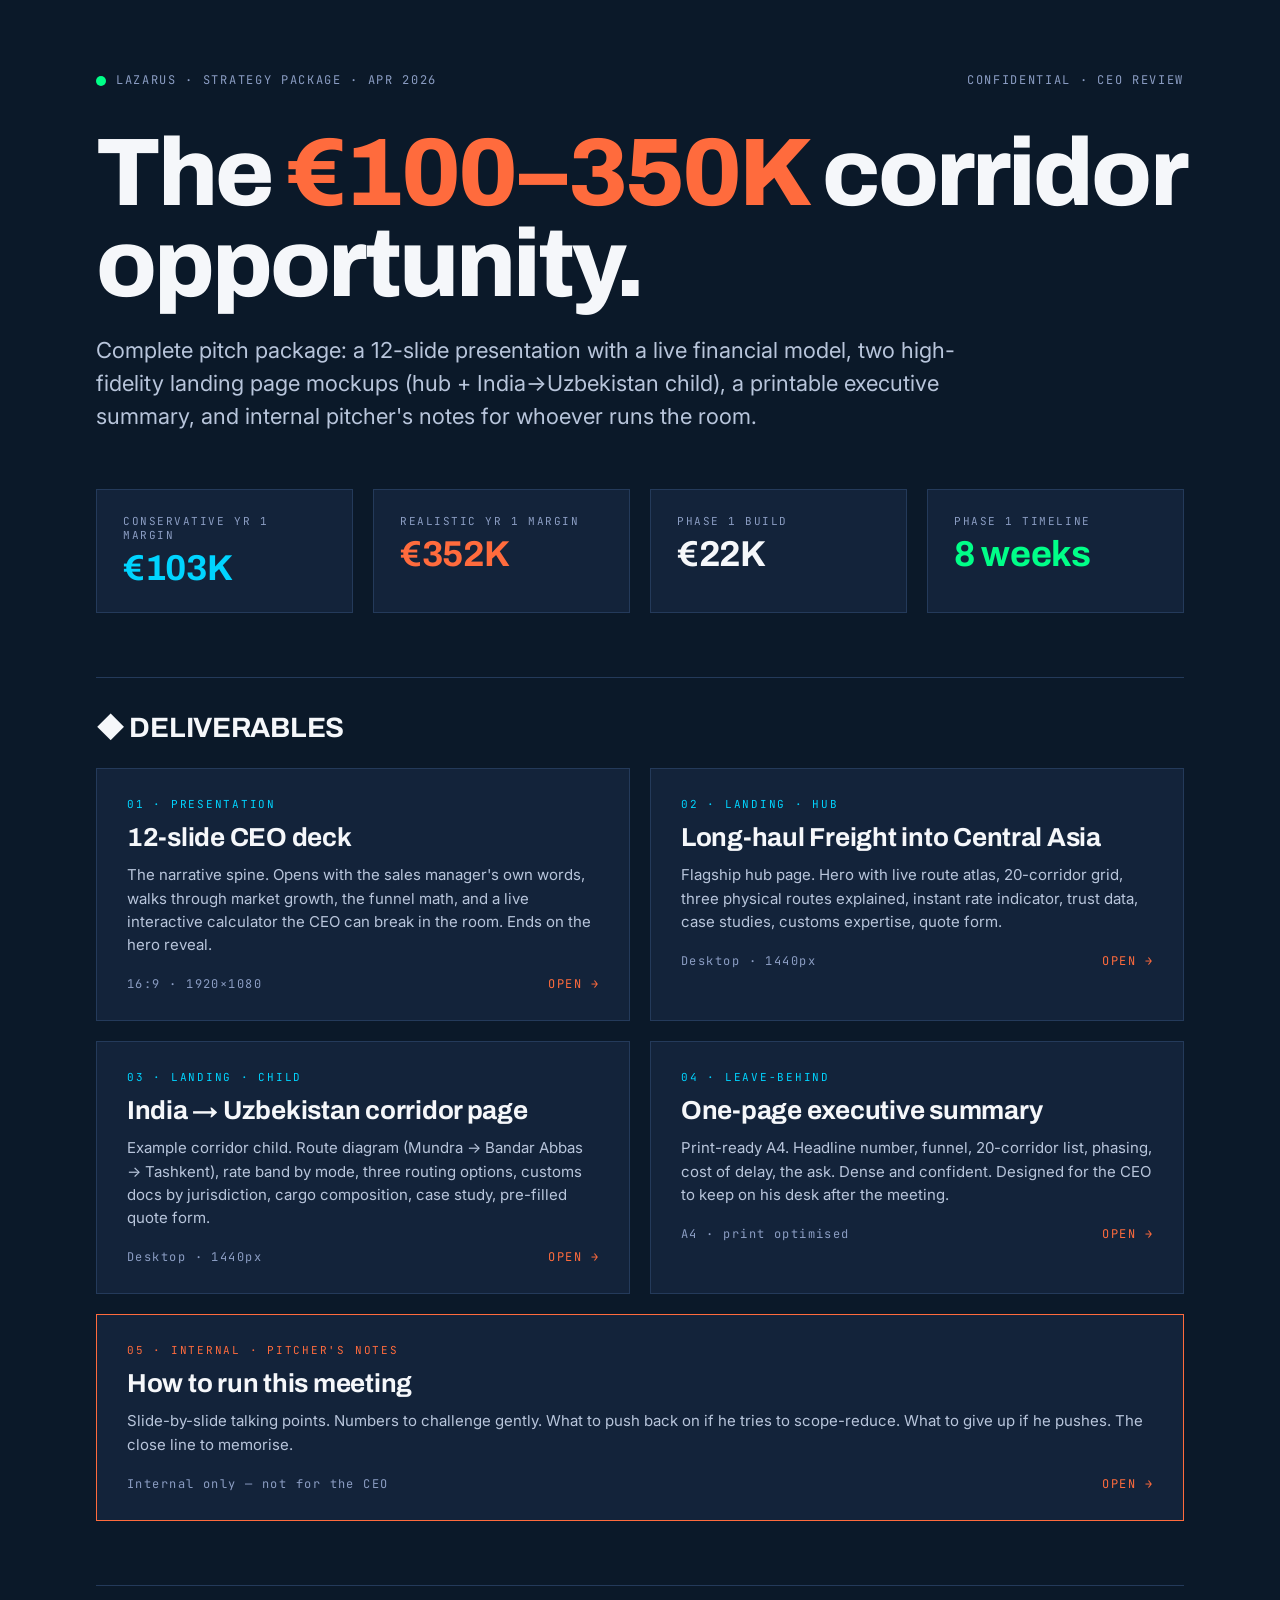
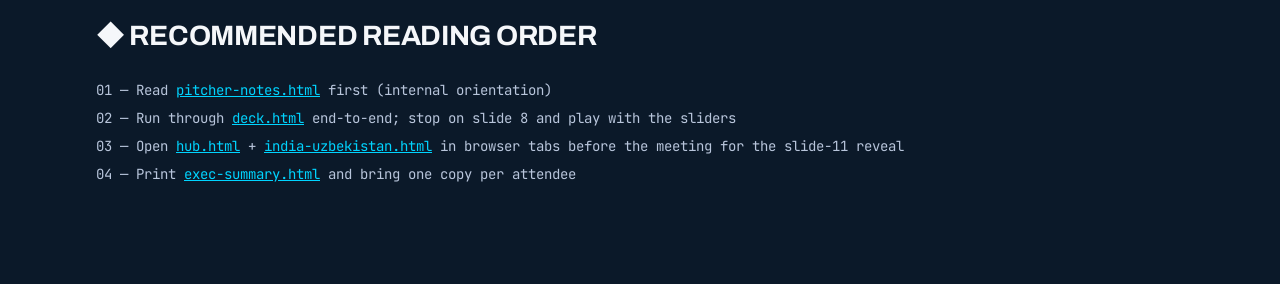
==== index.html @ e4e59ff6 "Rename index (3).html to index.html for GitHub Pages" ====
<!doctype html>
<html lang="en">
<head>
<meta charset="utf-8">
<title>Lazarus · Long-haul Corridor Pitch Package</title>
<link href="https://fonts.googleapis.com/css2?family=Archivo:wght@500;600;700;800&family=Inter:wght@400;500;600;700&family=JetBrains+Mono:wght@400;500;600&display=swap" rel="stylesheet">
<link rel="stylesheet" href="shared.css">
<style>
  body { background: var(--bg); }
  .wrap { max-width: 1200px; margin: 0 auto; padding: 72px 56px 96px;}
  .chrome { display:flex; justify-content:space-between; font-family: var(--mono); font-size: 12px; color: var(--text-3); letter-spacing: 0.14em; text-transform: uppercase;}
  .chrome .dot { width: 10px; height: 10px; background: var(--green); border-radius: 50%; display: inline-block; margin-right: 10px; vertical-align: middle;}
  h1 { font-family: var(--display); font-weight: 800; font-size: 96px; line-height: 0.95; letter-spacing: -0.03em; margin: 40px 0 24px;}
  h1 .num { color: var(--warm);}
  .lede { color: var(--text-2); font-size: 22px; line-height: 1.5; max-width: 900px;}
  .stat-row { display:grid; grid-template-columns: repeat(4, 1fr); gap: 20px; margin: 56px 0 24px;}
  .stat { padding: 24px 26px; background: var(--surface); border: 1px solid var(--line);}
  .stat .k { font-family: var(--mono); font-size: 11px; color: var(--text-3); letter-spacing: 0.14em;}
  .stat .v { font-family: var(--display); font-weight: 700; font-size: 36px; margin-top: 6px; letter-spacing: -0.01em;}
  .stat .v.cyan { color: var(--cyan);} .stat .v.warm { color: var(--warm);} .stat .v.green { color: var(--green);}
  h2.sec { font-family: var(--display); font-size: 28px; margin: 64px 0 24px; letter-spacing: -0.01em; border-top: 1px solid var(--line); padding-top: 32px;}
  .cards { display:grid; grid-template-columns: 1fr 1fr; gap: 20px;}
  a.card {
    background: var(--surface); border: 1px solid var(--line); padding: 28px 30px;
    display:flex; flex-direction: column; gap: 12px; text-decoration: none; color: var(--text);
    transition: border-color 0.12s ease, background 0.12s ease;
  }
  a.card:hover { border-color: var(--cyan); background: #172B46;}
  a.card .tag { font-family: var(--mono); font-size: 11px; letter-spacing: 0.16em; color: var(--cyan);}
  a.card h3 { font-family: var(--display); font-size: 26px; margin: 0; letter-spacing: -0.01em;}
  a.card p { color: var(--text-2); font-size: 15px; line-height: 1.55; margin: 0;}
  a.card .foot { margin-top: 8px; font-family: var(--mono); font-size: 12px; color: var(--text-3); letter-spacing: 0.12em; display:flex; justify-content: space-between;}
  a.card .foot .go { color: var(--warm);}
</style>
</head>
<body>
<div class="wrap">
  <div class="chrome">
    <div><span class="dot"></span>LAZARUS · STRATEGY PACKAGE · APR 2026</div>
    <div>CONFIDENTIAL · CEO REVIEW</div>
  </div>

  <h1>The <span class="num">€100–350K</span> corridor opportunity.</h1>
  <p class="lede">Complete pitch package: a 12-slide presentation with a live financial model, two high-fidelity landing page mockups (hub + India→Uzbekistan child), a printable executive summary, and internal pitcher's notes for whoever runs the room.</p>

  <div class="stat-row">
    <div class="stat"><div class="k">CONSERVATIVE YR 1 MARGIN</div><div class="v cyan">€103K</div></div>
    <div class="stat"><div class="k">REALISTIC YR 1 MARGIN</div><div class="v warm">€352K</div></div>
    <div class="stat"><div class="k">PHASE 1 BUILD</div><div class="v">€22K</div></div>
    <div class="stat"><div class="k">PHASE 1 TIMELINE</div><div class="v green">8 weeks</div></div>
  </div>

  <h2 class="sec">◆ DELIVERABLES</h2>
  <div class="cards">
    <a class="card" href="deck.html">
      <div class="tag">01 · PRESENTATION</div>
      <h3>12-slide CEO deck</h3>
      <p>The narrative spine. Opens with the sales manager's own words, walks through market growth, the funnel math, and a live interactive calculator the CEO can break in the room. Ends on the hero reveal.</p>
      <div class="foot"><span>16:9 · 1920×1080</span><span class="go">OPEN →</span></div>
    </a>
    <a class="card" href="hub.html">
      <div class="tag">02 · LANDING · HUB</div>
      <h3>Long-haul Freight into Central Asia</h3>
      <p>Flagship hub page. Hero with live route atlas, 20-corridor grid, three physical routes explained, instant rate indicator, trust data, case studies, customs expertise, quote form.</p>
      <div class="foot"><span>Desktop · 1440px</span><span class="go">OPEN →</span></div>
    </a>
    <a class="card" href="india-uzbekistan.html">
      <div class="tag">03 · LANDING · CHILD</div>
      <h3>India → Uzbekistan corridor page</h3>
      <p>Example corridor child. Route diagram (Mundra → Bandar Abbas → Tashkent), rate band by mode, three routing options, customs docs by jurisdiction, cargo composition, case study, pre-filled quote form.</p>
      <div class="foot"><span>Desktop · 1440px</span><span class="go">OPEN →</span></div>
    </a>
    <a class="card" href="exec-summary.html">
      <div class="tag">04 · LEAVE-BEHIND</div>
      <h3>One-page executive summary</h3>
      <p>Print-ready A4. Headline number, funnel, 20-corridor list, phasing, cost of delay, the ask. Dense and confident. Designed for the CEO to keep on his desk after the meeting.</p>
      <div class="foot"><span>A4 · print optimised</span><span class="go">OPEN →</span></div>
    </a>
    <a class="card" href="pitcher-notes.html" style="grid-column: 1 / -1; border-color: var(--warm);">
      <div class="tag" style="color: var(--warm);">05 · INTERNAL · PITCHER'S NOTES</div>
      <h3>How to run this meeting</h3>
      <p>Slide-by-slide talking points. Numbers to challenge gently. What to push back on if he tries to scope-reduce. What to give up if he pushes. The close line to memorise.</p>
      <div class="foot"><span>Internal only — not for the CEO</span><span class="go">OPEN →</span></div>
    </a>
  </div>

  <h2 class="sec">◆ RECOMMENDED READING ORDER</h2>
  <div style="font-family: var(--mono); font-size: 14px; color: var(--text-2); line-height: 2;">
    01 — Read <a href="pitcher-notes.html" style="color: var(--cyan);">pitcher-notes.html</a> first (internal orientation)<br>
    02 — Run through <a href="deck.html" style="color: var(--cyan);">deck.html</a> end-to-end; stop on slide 8 and play with the sliders<br>
    03 — Open <a href="hub.html" style="color: var(--cyan);">hub.html</a> + <a href="india-uzbekistan.html" style="color: var(--cyan);">india-uzbekistan.html</a> in browser tabs before the meeting for the slide-11 reveal<br>
    04 — Print <a href="exec-summary.html" style="color: var(--cyan);">exec-summary.html</a> and bring one copy per attendee
  </div>
</div>
</body>
</html>
---- shared.css ----
/* Lazarus pitch package — shared design tokens */
:root {
  --bg: #0B1929;
  --surface: #13233A;
  --surface-2: #1E3A5F;
  --line: #243A5A;
  --line-2: #2E4C75;
  --text: #F5F7FA;
  --text-2: #B8C5DB;
  --text-3: #8B9DC3;
  --cyan: #00D4FF;
  --green: #00FF88;
  --amber: #FFB800;
  --warm: #FF6B3D;
  --ink: #07121F;

  --sans: "Inter", "Helvetica Neue", Helvetica, Arial, sans-serif;
  --display: "Archivo", "Inter", "Helvetica Neue", Arial, sans-serif;
  --mono: "JetBrains Mono", "IBM Plex Mono", ui-monospace, Menlo, monospace;
}
* { box-sizing: border-box; }
html, body { margin: 0; padding: 0; }
body {
  font-family: var(--sans);
  color: var(--text);
  background: var(--bg);
  -webkit-font-smoothing: antialiased;
  text-rendering: optimizeLegibility;
}
.mono { font-family: var(--mono); }
.display { font-family: var(--display); }
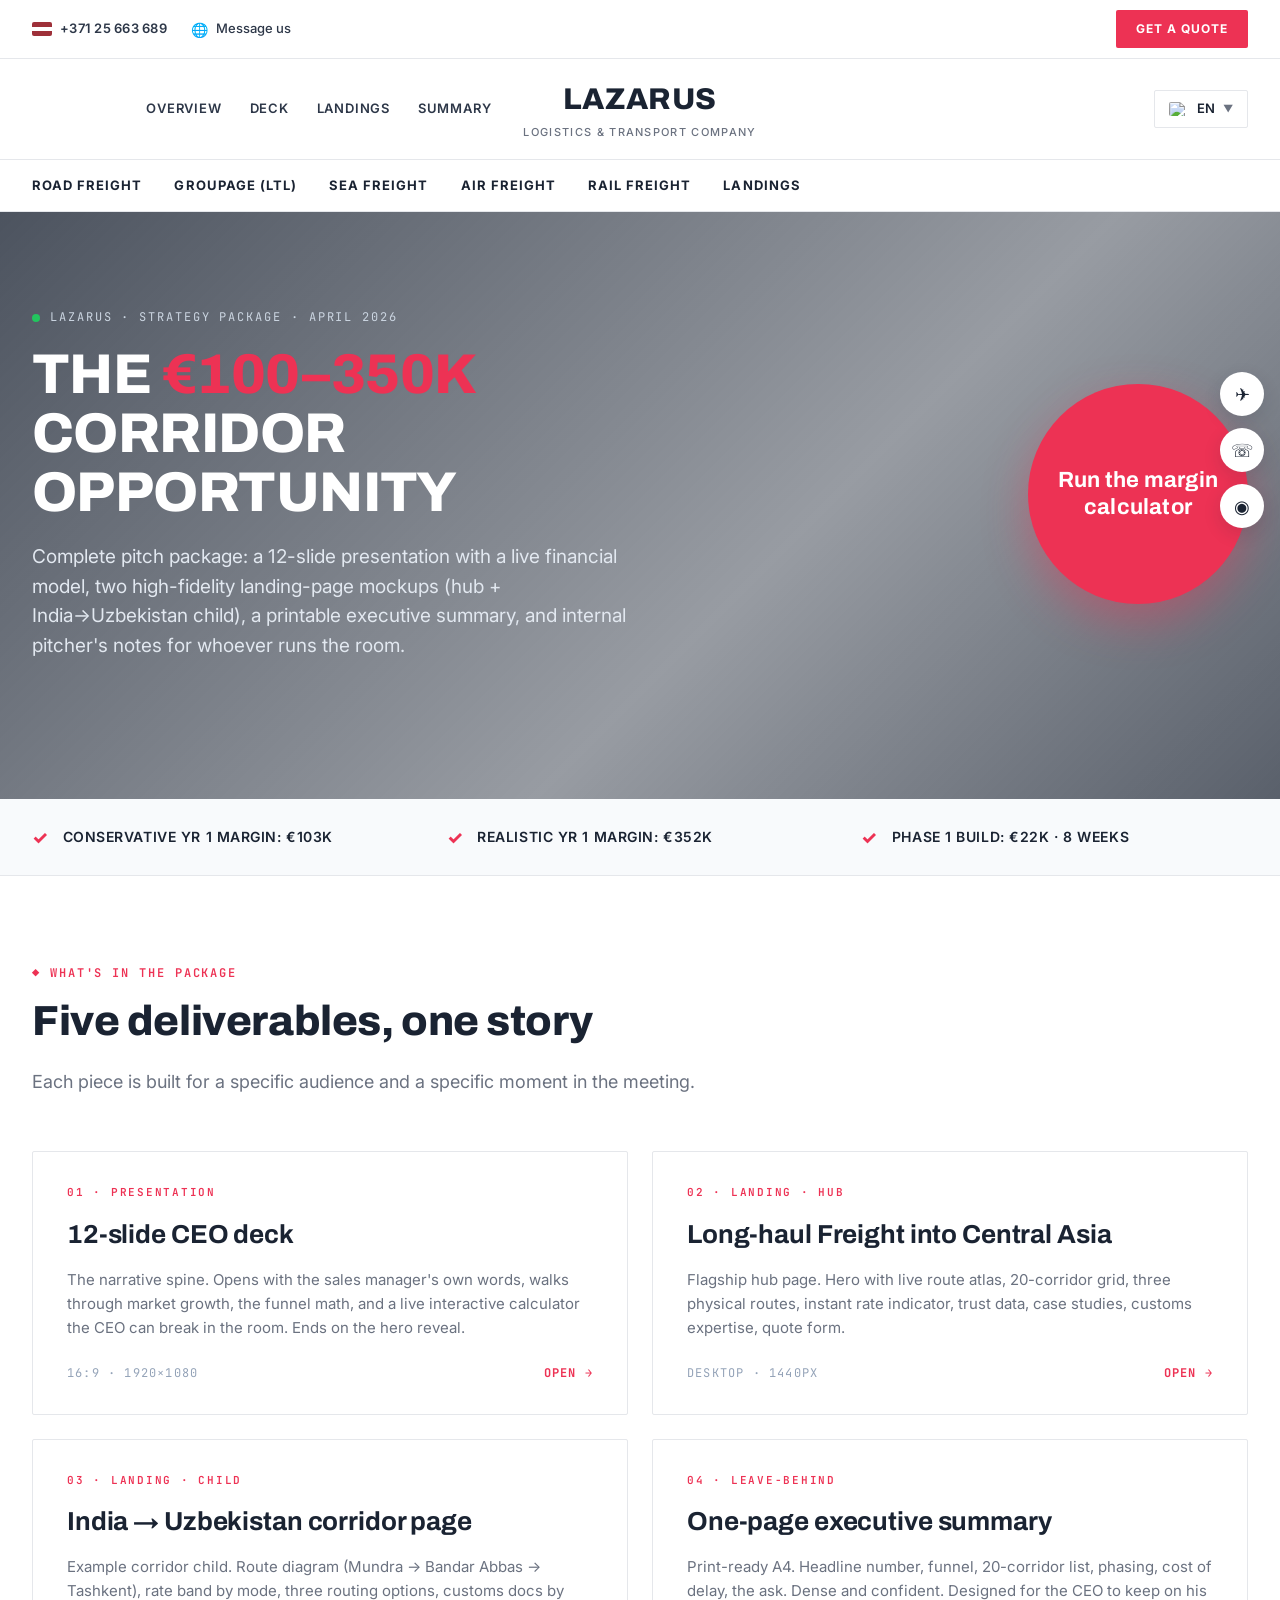
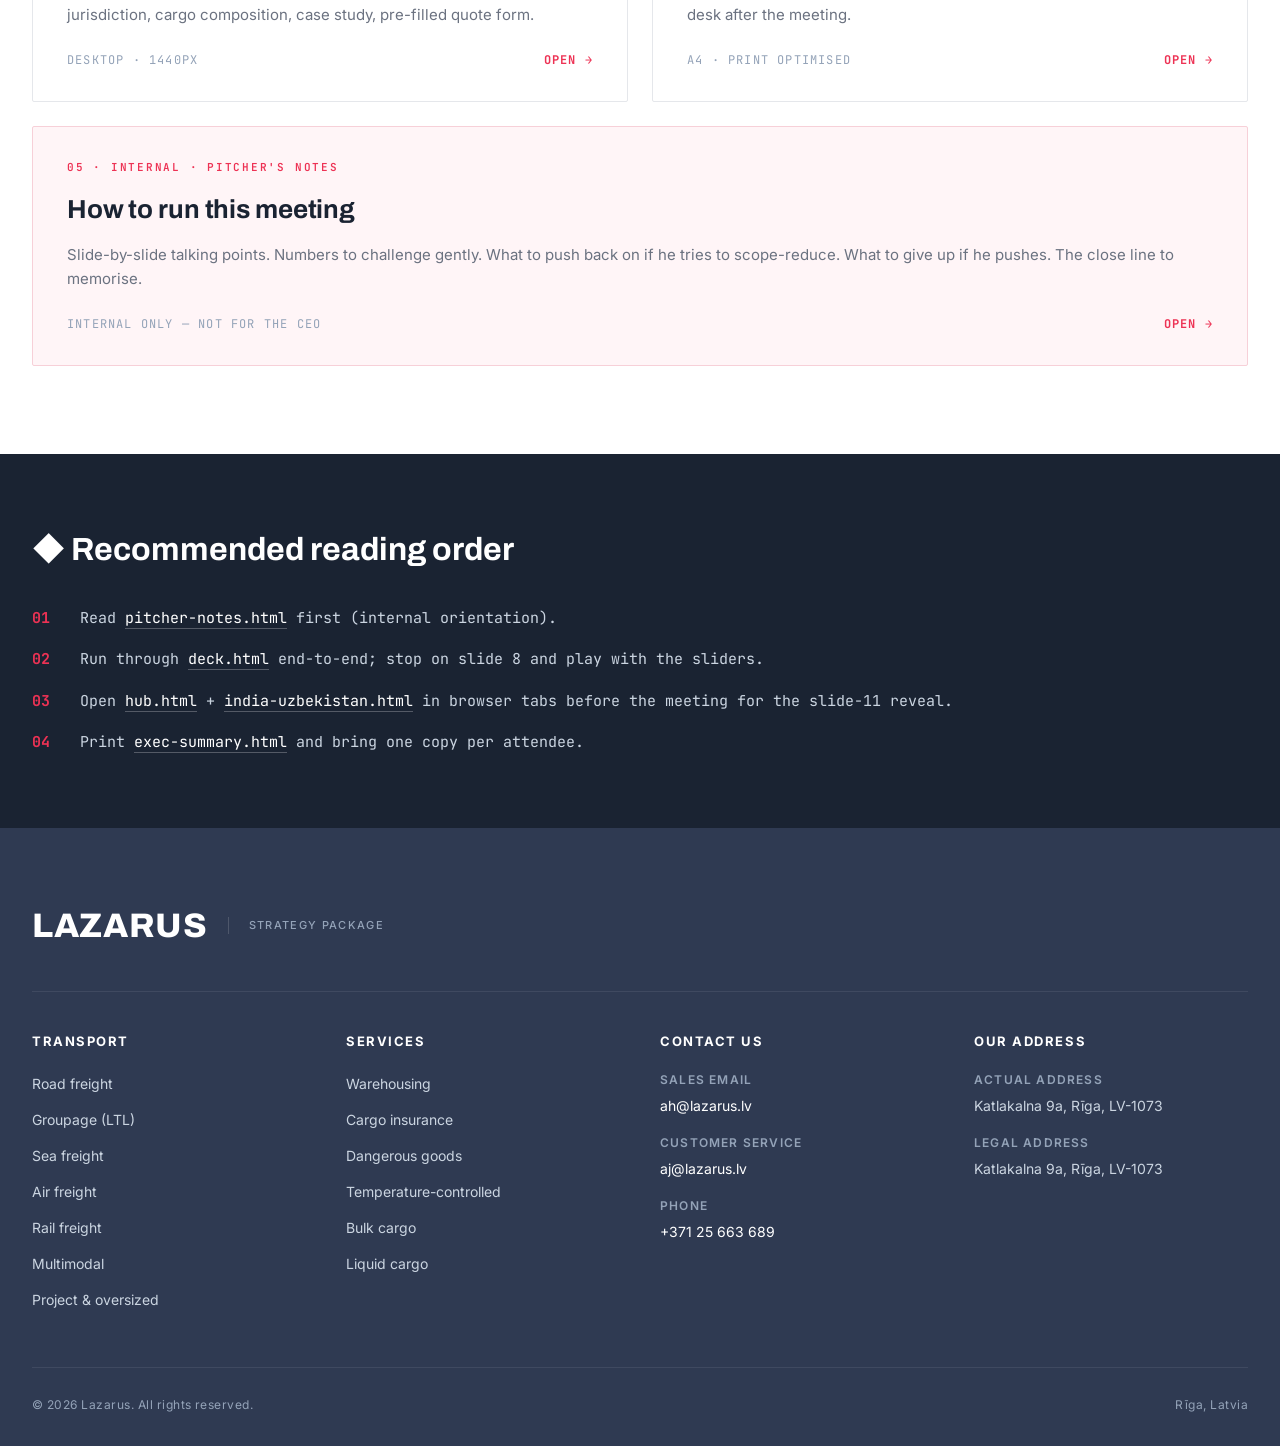
==== commit 46bb8db8: "Redesign index.html to match lazaruslogistics.com + add RU/EN i18n - brand.css: new design system (r" ====
--- a/index.html
+++ b/index.html
@@ -1,96 +1,213 @@
 <!doctype html>
-<html lang="en">
+<html lang="ru">
 <head>
 <meta charset="utf-8">
-<title>Lazarus · Long-haul Corridor Pitch Package</title>
+<meta name="viewport" content="width=device-width, initial-scale=1">
+<title>Lazarus · Логистическая транспортная компания</title>
 <link href="https://fonts.googleapis.com/css2?family=Archivo:wght@500;600;700;800&family=Inter:wght@400;500;600;700&family=JetBrains+Mono:wght@400;500;600&display=swap" rel="stylesheet">
-<link rel="stylesheet" href="shared.css">
-<style>
-  body { background: var(--bg); }
-  .wrap { max-width: 1200px; margin: 0 auto; padding: 72px 56px 96px;}
-  .chrome { display:flex; justify-content:space-between; font-family: var(--mono); font-size: 12px; color: var(--text-3); letter-spacing: 0.14em; text-transform: uppercase;}
-  .chrome .dot { width: 10px; height: 10px; background: var(--green); border-radius: 50%; display: inline-block; margin-right: 10px; vertical-align: middle;}
-  h1 { font-family: var(--display); font-weight: 800; font-size: 96px; line-height: 0.95; letter-spacing: -0.03em; margin: 40px 0 24px;}
-  h1 .num { color: var(--warm);}
-  .lede { color: var(--text-2); font-size: 22px; line-height: 1.5; max-width: 900px;}
-  .stat-row { display:grid; grid-template-columns: repeat(4, 1fr); gap: 20px; margin: 56px 0 24px;}
-  .stat { padding: 24px 26px; background: var(--surface); border: 1px solid var(--line);}
-  .stat .k { font-family: var(--mono); font-size: 11px; color: var(--text-3); letter-spacing: 0.14em;}
-  .stat .v { font-family: var(--display); font-weight: 700; font-size: 36px; margin-top: 6px; letter-spacing: -0.01em;}
-  .stat .v.cyan { color: var(--cyan);} .stat .v.warm { color: var(--warm);} .stat .v.green { color: var(--green);}
-  h2.sec { font-family: var(--display); font-size: 28px; margin: 64px 0 24px; letter-spacing: -0.01em; border-top: 1px solid var(--line); padding-top: 32px;}
-  .cards { display:grid; grid-template-columns: 1fr 1fr; gap: 20px;}
-  a.card {
-    background: var(--surface); border: 1px solid var(--line); padding: 28px 30px;
-    display:flex; flex-direction: column; gap: 12px; text-decoration: none; color: var(--text);
-    transition: border-color 0.12s ease, background 0.12s ease;
-  }
-  a.card:hover { border-color: var(--cyan); background: #172B46;}
-  a.card .tag { font-family: var(--mono); font-size: 11px; letter-spacing: 0.16em; color: var(--cyan);}
-  a.card h3 { font-family: var(--display); font-size: 26px; margin: 0; letter-spacing: -0.01em;}
-  a.card p { color: var(--text-2); font-size: 15px; line-height: 1.55; margin: 0;}
-  a.card .foot { margin-top: 8px; font-family: var(--mono); font-size: 12px; color: var(--text-3); letter-spacing: 0.12em; display:flex; justify-content: space-between;}
-  a.card .foot .go { color: var(--warm);}
-</style>
+<link rel="stylesheet" href="brand.css">
 </head>
 <body>
-<div class="wrap">
-  <div class="chrome">
-    <div><span class="dot"></span>LAZARUS · STRATEGY PACKAGE · APR 2026</div>
-    <div>CONFIDENTIAL · CEO REVIEW</div>
-  </div>
-
-  <h1>The <span class="num">€100–350K</span> corridor opportunity.</h1>
-  <p class="lede">Complete pitch package: a 12-slide presentation with a live financial model, two high-fidelity landing page mockups (hub + India→Uzbekistan child), a printable executive summary, and internal pitcher's notes for whoever runs the room.</p>
-
-  <div class="stat-row">
-    <div class="stat"><div class="k">CONSERVATIVE YR 1 MARGIN</div><div class="v cyan">€103K</div></div>
-    <div class="stat"><div class="k">REALISTIC YR 1 MARGIN</div><div class="v warm">€352K</div></div>
-    <div class="stat"><div class="k">PHASE 1 BUILD</div><div class="v">€22K</div></div>
-    <div class="stat"><div class="k">PHASE 1 TIMELINE</div><div class="v green">8 weeks</div></div>
-  </div>
-
-  <h2 class="sec">◆ DELIVERABLES</h2>
-  <div class="cards">
-    <a class="card" href="deck.html">
-      <div class="tag">01 · PRESENTATION</div>
-      <h3>12-slide CEO deck</h3>
-      <p>The narrative spine. Opens with the sales manager's own words, walks through market growth, the funnel math, and a live interactive calculator the CEO can break in the room. Ends on the hero reveal.</p>
-      <div class="foot"><span>16:9 · 1920×1080</span><span class="go">OPEN →</span></div>
-    </a>
-    <a class="card" href="hub.html">
-      <div class="tag">02 · LANDING · HUB</div>
-      <h3>Long-haul Freight into Central Asia</h3>
-      <p>Flagship hub page. Hero with live route atlas, 20-corridor grid, three physical routes explained, instant rate indicator, trust data, case studies, customs expertise, quote form.</p>
-      <div class="foot"><span>Desktop · 1440px</span><span class="go">OPEN →</span></div>
-    </a>
-    <a class="card" href="india-uzbekistan.html">
-      <div class="tag">03 · LANDING · CHILD</div>
-      <h3>India → Uzbekistan corridor page</h3>
-      <p>Example corridor child. Route diagram (Mundra → Bandar Abbas → Tashkent), rate band by mode, three routing options, customs docs by jurisdiction, cargo composition, case study, pre-filled quote form.</p>
-      <div class="foot"><span>Desktop · 1440px</span><span class="go">OPEN →</span></div>
-    </a>
-    <a class="card" href="exec-summary.html">
-      <div class="tag">04 · LEAVE-BEHIND</div>
-      <h3>One-page executive summary</h3>
-      <p>Print-ready A4. Headline number, funnel, 20-corridor list, phasing, cost of delay, the ask. Dense and confident. Designed for the CEO to keep on his desk after the meeting.</p>
-      <div class="foot"><span>A4 · print optimised</span><span class="go">OPEN →</span></div>
-    </a>
-    <a class="card" href="pitcher-notes.html" style="grid-column: 1 / -1; border-color: var(--warm);">
-      <div class="tag" style="color: var(--warm);">05 · INTERNAL · PITCHER'S NOTES</div>
-      <h3>How to run this meeting</h3>
-      <p>Slide-by-slide talking points. Numbers to challenge gently. What to push back on if he tries to scope-reduce. What to give up if he pushes. The close line to memorise.</p>
-      <div class="foot"><span>Internal only — not for the CEO</span><span class="go">OPEN →</span></div>
-    </a>
-  </div>
-
-  <h2 class="sec">◆ RECOMMENDED READING ORDER</h2>
-  <div style="font-family: var(--mono); font-size: 14px; color: var(--text-2); line-height: 2;">
-    01 — Read <a href="pitcher-notes.html" style="color: var(--cyan);">pitcher-notes.html</a> first (internal orientation)<br>
-    02 — Run through <a href="deck.html" style="color: var(--cyan);">deck.html</a> end-to-end; stop on slide 8 and play with the sliders<br>
-    03 — Open <a href="hub.html" style="color: var(--cyan);">hub.html</a> + <a href="india-uzbekistan.html" style="color: var(--cyan);">india-uzbekistan.html</a> in browser tabs before the meeting for the slide-11 reveal<br>
-    04 — Print <a href="exec-summary.html" style="color: var(--cyan);">exec-summary.html</a> and bring one copy per attendee
+
+<!-- ———————————— header ———————————— -->
+<div class="topbar">
+  <div class="topbar-inner">
+    <span class="phone"><span class="flag" aria-hidden="true"></span>+371 25 663 689</span>
+    <a class="write" href="mailto:ah@lazarus.lv"><span data-i18n="topbar.write">Напишите нам</span></a>
+    <span class="spacer"></span>
+    <a class="cta-small" href="#calc" data-i18n="topbar.cta">Рассчитайте стоимость</a>
   </div>
 </div>
+
+<header class="mainbar">
+  <div class="mainbar-inner">
+    <nav class="nav-primary" aria-label="primary">
+      <a href="#deliverables" data-i18n="nav.overview">Обзор</a>
+      <a href="deck.html" data-i18n="nav.deck">Презентация</a>
+      <a href="hub.html" data-i18n="nav.landings">Лендинги</a>
+      <a href="exec-summary.html" data-i18n="nav.summary">Резюме</a>
+    </nav>
+    <div class="brand-wrap">
+      <div class="brand">LAZARUS</div>
+      <div class="brand-sub" data-i18n="brand.sub">Логистическая транспортная компания</div>
+    </div>
+    <div style="display:flex; justify-content:flex-end; align-items:center; gap:12px;">
+      <div class="lang-switch" data-lang-trigger role="button" tabindex="0">
+        <img class="flag" data-lang-flag src="https://flagcdn.com/ru.svg" alt="RU">
+        <span data-lang-label>RU</span>
+        <span class="caret">▼</span>
+      </div>
+      <div class="lang-menu" data-lang-menu>
+        <button data-lang-option="ru"><img class="flag" src="https://flagcdn.com/ru.svg" alt=""><span data-i18n="lang.ru">Русский</span></button>
+        <button data-lang-option="en"><img class="flag" src="https://flagcdn.com/gb.svg" alt=""><span data-i18n="lang.en">English</span></button>
+      </div>
+    </div>
+  </div>
+</header>
+
+<nav class="subnav" aria-label="services">
+  <div class="subnav-inner">
+    <a href="hub.html" data-i18n="footer.link_auto">Автоперевозки</a>
+    <a href="hub.html" data-i18n="footer.link_ltl">Сборные грузы (LTL)</a>
+    <a href="hub.html" data-i18n="footer.link_sea">Морские перевозки</a>
+    <a href="hub.html" data-i18n="footer.link_air">Авиаперевозки</a>
+    <a href="hub.html" data-i18n="footer.link_rail">Ж/Д перевозки</a>
+    <a href="india-uzbekistan.html" data-i18n="nav.landings">Лендинги</a>
+  </div>
+</nav>
+
+<!-- ———————————— hero ———————————— -->
+<section class="hero">
+  <div class="hero-inner">
+    <div>
+      <div class="stat-inline"><span class="dot"></span><span data-i18n="hero.badge">LAZARUS · Стратегический пакет · Апрель 2026</span></div>
+      <h1>
+        <span data-i18n="hero.title_prefix">Коридор стоимостью</span>
+        <span class="num" data-i18n="hero.title_num">€100–350 тыс.</span>
+        <span data-i18n="hero.title_suffix">— это реальная возможность</span>
+      </h1>
+      <p class="lede" data-i18n="hero.lede">Комплексный пакет: 12-слайдовая презентация с живой финансовой моделью, два прототипа лендинговых страниц, печатное резюме и внутренние заметки для спикера.</p>
+    </div>
+    <a class="circle-cta" href="deck.html#slide-8" data-i18n="hero.cta">Рассчитать маржу</a>
+  </div>
+</section>
+
+<!-- ———————————— stats strip ———————————— -->
+<section class="statstrip">
+  <div class="statstrip-inner">
+    <div class="item"><span class="check">✓</span><span data-i18n="stats.s1">Маржа 1-го года (консервативно): €103 тыс.</span></div>
+    <div class="item"><span class="check">✓</span><span data-i18n="stats.s2">Маржа 1-го года (реалистично): €352 тыс.</span></div>
+    <div class="item"><span class="check">✓</span><span data-i18n="stats.s3">Фаза 1: €22 тыс. · 8 недель</span></div>
+  </div>
+</section>
+
+<!-- ———————————— deliverables ———————————— -->
+<section class="section" id="deliverables">
+  <div class="wrap">
+    <p class="eyebrow" data-i18n="deliverables.eyebrow">◆ Структура пакета</p>
+    <h2 data-i18n="deliverables.title">Что входит в пакет</h2>
+    <p class="lede" data-i18n="deliverables.lede">Пять связанных документов. Каждый рассчитан на свою аудиторию и свой момент во встрече.</p>
+
+    <div class="cards">
+      <a class="card" href="deck.html">
+        <div class="tag" data-i18n="deliverables.d1_tag">01 · Презентация</div>
+        <h3 data-i18n="deliverables.d1_title">12-слайдовая презентация для CEO</h3>
+        <p data-i18n="deliverables.d1_desc">Смысловой каркас. Открытие словами коммерческого директора, рост рынка, воронка, живой калькулятор.</p>
+        <div class="foot">
+          <span data-i18n="deliverables.d1_meta">16:9 · 1920×1080</span>
+          <span class="go" data-i18n="deliverables.open">Открыть →</span>
+        </div>
+      </a>
+      <a class="card" href="hub.html">
+        <div class="tag" data-i18n="deliverables.d2_tag">02 · Лендинг · Хаб</div>
+        <h3 data-i18n="deliverables.d2_title">Долгие перевозки в Центральную Азию</h3>
+        <p data-i18n="deliverables.d2_desc">Флагманская страница-хаб. Атлас маршрутов, сетка из 20 коридоров, мгновенный индикатор тарифа, кейсы.</p>
+        <div class="foot">
+          <span data-i18n="deliverables.d2_meta">Десктоп · 1440px</span>
+          <span class="go" data-i18n="deliverables.open">Открыть →</span>
+        </div>
+      </a>
+      <a class="card" href="india-uzbekistan.html">
+        <div class="tag" data-i18n="deliverables.d3_tag">03 · Лендинг · Дочерний</div>
+        <h3 data-i18n="deliverables.d3_title">Страница коридора Индия → Узбекистан</h3>
+        <p data-i18n="deliverables.d3_desc">Схема маршрута (Мундра → Бандар-Аббас → Ташкент), диапазон тарифов, варианты маршрутизации.</p>
+        <div class="foot">
+          <span data-i18n="deliverables.d3_meta">Десктоп · 1440px</span>
+          <span class="go" data-i18n="deliverables.open">Открыть →</span>
+        </div>
+      </a>
+      <a class="card" href="exec-summary.html">
+        <div class="tag" data-i18n="deliverables.d4_tag">04 · Раздаточный материал</div>
+        <h3 data-i18n="deliverables.d4_title">Резюме на одной странице</h3>
+        <p data-i18n="deliverables.d4_desc">A4 для печати. Главная цифра, воронка, 20 коридоров, фазирование, цена промедления.</p>
+        <div class="foot">
+          <span data-i18n="deliverables.d4_meta">A4 · оптимизировано для печати</span>
+          <span class="go" data-i18n="deliverables.open">Открыть →</span>
+        </div>
+      </a>
+      <a class="card full" href="pitcher-notes.html">
+        <div class="tag" data-i18n="deliverables.d5_tag">05 · Внутреннее · Заметки спикера</div>
+        <h3 data-i18n="deliverables.d5_title">Как провести эту встречу</h3>
+        <p data-i18n="deliverables.d5_desc">Тезисы по каждому слайду, цифры для защиты, реакция на попытки урезать скоуп, финальная фраза.</p>
+        <div class="foot">
+          <span data-i18n="deliverables.d5_meta">Только для внутреннего использования</span>
+          <span class="go" data-i18n="deliverables.open">Открыть →</span>
+        </div>
+      </a>
+    </div>
+  </div>
+</section>
+
+<!-- ———————————— reading order ———————————— -->
+<section class="reading">
+  <div class="wrap">
+    <h2 data-i18n="reading.title">◆ Рекомендуемый порядок чтения</h2>
+    <ol>
+      <li data-i18n="reading.i1" data-i18n-html>Прочтите <a href="pitcher-notes.html">заметки спикера</a> первыми — это внутренний ориентир.</li>
+      <li data-i18n="reading.i2" data-i18n-html>Пройдите <a href="deck.html">презентацию</a> от начала до конца; остановитесь на слайде 8 и поиграйте с ползунками.</li>
+      <li data-i18n="reading.i3" data-i18n-html>Откройте <a href="hub.html">hub.html</a> и <a href="india-uzbekistan.html">india-uzbekistan.html</a> во вкладках перед встречей.</li>
+      <li data-i18n="reading.i4" data-i18n-html>Распечатайте <a href="exec-summary.html">резюме</a> — по одной копии на каждого участника.</li>
+    </ol>
+  </div>
+</section>
+
+<!-- ———————————— footer ———————————— -->
+<footer class="footer">
+  <div class="footer-inner">
+    <div class="footer-brand">
+      <div class="brand">LAZARUS</div>
+      <div class="brand-sub" data-i18n="footer.brand_sub">Стратегический пакет</div>
+    </div>
+    <div class="footer-grid">
+      <div>
+        <h4 data-i18n="footer.col1">Перевозки</h4>
+        <ul>
+          <li><a href="hub.html" data-i18n="footer.link_auto">Автоперевозки</a></li>
+          <li><a href="hub.html" data-i18n="footer.link_ltl">Сборные грузы (LTL)</a></li>
+          <li><a href="hub.html" data-i18n="footer.link_sea">Морские перевозки</a></li>
+          <li><a href="hub.html" data-i18n="footer.link_air">Авиаперевозки</a></li>
+          <li><a href="hub.html" data-i18n="footer.link_rail">Железнодорожные перевозки</a></li>
+          <li><a href="hub.html" data-i18n="footer.link_multi">Мультимодальные перевозки</a></li>
+          <li><a href="hub.html" data-i18n="footer.link_project">Проектные, негабаритные</a></li>
+        </ul>
+      </div>
+      <div>
+        <h4 data-i18n="footer.col2">Услуги</h4>
+        <ul>
+          <li><a href="hub.html" data-i18n="footer.link_warehouse">Складские услуги</a></li>
+          <li><a href="hub.html" data-i18n="footer.link_insurance">Страхование грузов</a></li>
+          <li><a href="hub.html" data-i18n="footer.link_danger">Перевозка опасных грузов</a></li>
+          <li><a href="hub.html" data-i18n="footer.link_temp">Температурные режимы</a></li>
+          <li><a href="hub.html" data-i18n="footer.link_bulk">Сыпучие грузы</a></li>
+          <li><a href="hub.html" data-i18n="footer.link_liquid">Наливные грузы</a></li>
+        </ul>
+      </div>
+      <div class="contact">
+        <h4 data-i18n="footer.col3">Свяжитесь с нами</h4>
+        <p><strong data-i18n="footer.email_sales">Почта отдела продаж</strong><a href="mailto:ah@lazarus.lv">ah@lazarus.lv</a></p>
+        <p><strong data-i18n="footer.email_support">Почта отдела обслуживания</strong><a href="mailto:aj@lazarus.lv">aj@lazarus.lv</a></p>
+        <p><strong data-i18n="footer.phone">Номер телефона</strong><a href="tel:+37125663689">+371 25 663 689</a></p>
+      </div>
+      <div class="contact">
+        <h4 data-i18n="footer.col4">Наш адрес</h4>
+        <p><strong data-i18n="footer.address_actual">Фактический адрес</strong>Katlakalna 9a, Rīga, LV-1073</p>
+        <p><strong data-i18n="footer.address_legal">Юридический адрес</strong>Katlakalna 9a, Rīga, LV-1073</p>
+      </div>
+    </div>
+    <div class="footer-legal">
+      <span data-i18n="footer.legal">© 2026 Lazarus. Все права защищены.</span>
+      <span>Rīga, Latvia</span>
+    </div>
+  </div>
+</footer>
+
+<!-- floating social rail -->
+<div class="float-social">
+  <a href="https://t.me/lazarus" title="Telegram" aria-label="Telegram">✈</a>
+  <a href="https://wa.me/37125663689" title="WhatsApp" aria-label="WhatsApp">☏</a>
+  <a href="viber://chat?number=+37125663689" title="Viber" aria-label="Viber">◉</a>
+</div>
+
+<script src="i18n.js"></script>
 </body>
 </html>
--- a/brand.css
+++ b/brand.css
@@ -0,0 +1,348 @@
+/* Lazarus brand system — matches lazaruslogistics.com */
+:root {
+  --brand-red: #ED3254;
+  --brand-red-hover: #D62848;
+  --ink: #1A2332;
+  --ink-2: #2D3748;
+  --muted: #6B7280;
+  --muted-2: #94A3B8;
+  --line: #E5E7EB;
+  --line-2: #F1F5F9;
+  --bg: #FFFFFF;
+  --surface: #F8FAFC;
+  --footer: #2F3A52;
+  --footer-2: #3B4760;
+  --footer-text: #CBD5E1;
+  --footer-muted: #94A3B8;
+
+  --sans: "Inter", "Helvetica Neue", Helvetica, Arial, sans-serif;
+  --display: "Archivo", "Inter", "Helvetica Neue", Arial, sans-serif;
+  --mono: "JetBrains Mono", "IBM Plex Mono", ui-monospace, Menlo, monospace;
+
+  --container: 1280px;
+  --radius: 4px;
+}
+
+* { box-sizing: border-box; }
+html, body { margin: 0; padding: 0; }
+body {
+  font-family: var(--sans);
+  color: var(--ink);
+  background: var(--bg);
+  -webkit-font-smoothing: antialiased;
+  text-rendering: optimizeLegibility;
+  line-height: 1.5;
+}
+a { color: inherit; text-decoration: none; }
+img { max-width: 100%; display: block; }
+
+/* ————— header ————— */
+.topbar {
+  border-bottom: 1px solid var(--line);
+  font-size: 13px;
+  color: var(--ink-2);
+}
+.topbar-inner {
+  max-width: var(--container);
+  margin: 0 auto;
+  padding: 10px 32px;
+  display: flex;
+  align-items: center;
+  gap: 24px;
+}
+.topbar .phone { display: flex; align-items: center; gap: 8px; font-weight: 600; letter-spacing: 0.02em; }
+.topbar .phone .flag { width: 20px; height: 14px; border-radius: 2px; background: linear-gradient(to bottom, #9E3039 33%, #fff 33%, #fff 66%, #9E3039 66%); }
+.topbar .write {
+  display: inline-flex; align-items: center; gap: 8px;
+  color: var(--ink-2); font-weight: 500;
+}
+.topbar .write::before { content: "🌐"; font-size: 14px; }
+.topbar .spacer { flex: 1; }
+.topbar .cta-small {
+  background: var(--brand-red); color: #fff;
+  padding: 10px 20px; border-radius: 2px;
+  font-weight: 700; font-size: 12px; letter-spacing: 0.08em; text-transform: uppercase;
+  transition: background 0.15s ease;
+}
+.topbar .cta-small:hover { background: var(--brand-red-hover); }
+
+.mainbar {
+  border-bottom: 1px solid var(--line);
+  background: #fff;
+  position: sticky; top: 0; z-index: 50;
+}
+.mainbar-inner {
+  max-width: var(--container);
+  margin: 0 auto;
+  padding: 18px 32px;
+  display: grid;
+  grid-template-columns: 1fr auto 1fr;
+  align-items: center;
+  gap: 32px;
+}
+.brand {
+  font-family: var(--display);
+  font-weight: 800; font-size: 30px; letter-spacing: 0.02em;
+  color: var(--ink);
+}
+.brand .dot { color: var(--brand-red); }
+.brand-sub {
+  font-size: 11px; color: var(--muted); text-transform: uppercase;
+  letter-spacing: 0.12em; margin-top: 2px; font-weight: 500;
+}
+.brand-wrap { text-align: center; }
+.nav-primary {
+  display: flex; gap: 28px; justify-content: flex-end;
+  font-size: 13px; font-weight: 600; letter-spacing: 0.06em; text-transform: uppercase;
+  color: var(--ink-2);
+}
+.nav-primary a { transition: color 0.15s ease; }
+.nav-primary a:hover { color: var(--brand-red); }
+
+.lang-switch {
+  position: relative;
+  display: inline-flex; align-items: center; gap: 8px;
+  padding: 8px 14px; border: 1px solid var(--line); border-radius: 2px;
+  font-size: 13px; font-weight: 600; cursor: pointer;
+  background: #fff; color: var(--ink);
+}
+.lang-switch:hover { border-color: var(--ink-2); }
+.lang-switch .flag { width: 20px; height: 14px; border-radius: 2px; object-fit: cover; }
+.lang-switch .caret { font-size: 10px; color: var(--muted); }
+.lang-menu {
+  position: absolute; top: calc(100% + 6px); right: 0;
+  background: #fff; border: 1px solid var(--line); border-radius: 2px;
+  min-width: 120px; display: none; box-shadow: 0 8px 24px rgba(0,0,0,0.08);
+  z-index: 60;
+}
+.lang-menu.open { display: block; }
+.lang-menu button {
+  width: 100%; border: 0; background: transparent; text-align: left;
+  padding: 10px 14px; display: flex; align-items: center; gap: 8px;
+  font-family: inherit; font-size: 13px; font-weight: 600; cursor: pointer;
+  color: var(--ink);
+}
+.lang-menu button:hover { background: var(--surface); }
+.lang-menu button .flag { width: 20px; height: 14px; border-radius: 2px; }
+
+.subnav {
+  border-bottom: 1px solid var(--line);
+  background: #fff;
+}
+.subnav-inner {
+  max-width: var(--container);
+  margin: 0 auto;
+  padding: 16px 32px;
+  display: flex; gap: 32px; flex-wrap: wrap;
+  font-size: 13px; font-weight: 700; letter-spacing: 0.08em; text-transform: uppercase;
+  color: var(--ink);
+}
+.subnav a { transition: color 0.15s ease; }
+.subnav a:hover { color: var(--brand-red); }
+
+/* ————— hero ————— */
+.hero {
+  position: relative;
+  min-height: 560px;
+  display: flex; align-items: center;
+  color: #fff;
+  background:
+    linear-gradient(135deg, rgba(26,35,50,0.78) 0%, rgba(26,35,50,0.45) 60%, rgba(26,35,50,0.72) 100%),
+    url("https://images.unsplash.com/photo-1578575437130-527eed3abbec?auto=format&fit=crop&w=2000&q=75") center/cover;
+}
+.hero-inner {
+  max-width: var(--container);
+  margin: 0 auto;
+  padding: 96px 32px 120px;
+  width: 100%;
+  display: grid; grid-template-columns: 1.4fr 1fr; gap: 48px; align-items: center;
+}
+.hero h1 {
+  font-family: var(--display);
+  font-weight: 800; font-size: 56px; line-height: 1.05;
+  letter-spacing: -0.01em;
+  margin: 0 0 20px; text-transform: uppercase;
+}
+.hero h1 .num { color: var(--brand-red); }
+.hero .lede { font-size: 19px; line-height: 1.55; max-width: 620px; color: #E2E8F0; }
+.hero .stat-inline {
+  font-family: var(--mono); font-size: 12px; letter-spacing: 0.16em;
+  color: #CBD5E1; text-transform: uppercase; margin-bottom: 20px;
+}
+.hero .stat-inline .dot { display:inline-block; width: 8px; height: 8px; background: #22C55E; border-radius: 50%; margin-right: 10px; vertical-align: middle; }
+
+.circle-cta {
+  justify-self: end; width: 220px; height: 220px;
+  border-radius: 50%; background: var(--brand-red);
+  display: flex; align-items: center; justify-content: center;
+  color: #fff; font-family: var(--display); font-weight: 700; font-size: 22px;
+  text-align: center; line-height: 1.2; letter-spacing: 0.01em;
+  box-shadow: 0 18px 45px rgba(237,50,84,0.4);
+  transition: transform 0.15s ease, box-shadow 0.15s ease;
+}
+.circle-cta:hover { transform: scale(1.03); box-shadow: 0 22px 55px rgba(237,50,84,0.5); }
+
+/* ————— stat strip ————— */
+.statstrip {
+  background: var(--surface);
+  border-bottom: 1px solid var(--line);
+}
+.statstrip-inner {
+  max-width: var(--container);
+  margin: 0 auto;
+  padding: 28px 32px;
+  display: grid;
+  grid-template-columns: repeat(3, 1fr);
+  gap: 28px;
+}
+.statstrip .item {
+  display: flex; gap: 14px; align-items: flex-start;
+  font-size: 14px; font-weight: 600; letter-spacing: 0.04em;
+  color: var(--ink); text-transform: uppercase;
+  line-height: 1.4;
+}
+.statstrip .check {
+  color: var(--brand-red); font-weight: 800; font-size: 18px; line-height: 1;
+  flex-shrink: 0; margin-top: 2px;
+}
+
+/* ————— section layout ————— */
+.section { padding: 88px 0; }
+.section .wrap { max-width: var(--container); margin: 0 auto; padding: 0 32px; }
+.eyebrow {
+  font-family: var(--mono); font-size: 12px; letter-spacing: 0.16em;
+  color: var(--brand-red); text-transform: uppercase; font-weight: 600;
+  margin: 0 0 16px;
+}
+.section h2 {
+  font-family: var(--display);
+  font-weight: 800; font-size: 42px; line-height: 1.1; letter-spacing: -0.01em;
+  margin: 0 0 24px; color: var(--ink);
+}
+.section .lede { font-size: 18px; color: var(--muted); max-width: 720px; margin: 0 0 56px; }
+
+/* ————— deliverables grid ————— */
+.cards {
+  display: grid; grid-template-columns: repeat(2, 1fr); gap: 24px;
+}
+.card {
+  background: #fff; border: 1px solid var(--line); border-radius: 2px;
+  padding: 32px 34px;
+  display: flex; flex-direction: column; gap: 14px;
+  color: var(--ink); transition: border-color 0.15s ease, transform 0.15s ease, box-shadow 0.15s ease;
+}
+.card:hover {
+  border-color: var(--brand-red);
+  transform: translateY(-2px);
+  box-shadow: 0 12px 30px rgba(26,35,50,0.08);
+}
+.card .tag {
+  font-family: var(--mono); font-size: 11px; letter-spacing: 0.16em;
+  color: var(--brand-red); text-transform: uppercase; font-weight: 600;
+}
+.card h3 {
+  font-family: var(--display); font-size: 26px; font-weight: 700;
+  margin: 0; letter-spacing: -0.005em; color: var(--ink);
+}
+.card p { color: var(--muted); font-size: 15px; line-height: 1.6; margin: 0; }
+.card .foot {
+  margin-top: 10px; display: flex; justify-content: space-between; align-items: center;
+  font-family: var(--mono); font-size: 12px; letter-spacing: 0.1em;
+  color: var(--muted-2); text-transform: uppercase;
+}
+.card .foot .go { color: var(--brand-red); font-weight: 700; }
+.card.full { grid-column: 1 / -1; border-color: #F7D0D8; background: #FFF5F7; }
+.card.full .tag { color: var(--brand-red); }
+
+/* ————— reading order ————— */
+.reading {
+  background: var(--ink); color: #fff; padding: 72px 0;
+}
+.reading .wrap { max-width: var(--container); margin: 0 auto; padding: 0 32px; }
+.reading h2 { font-family: var(--display); font-size: 32px; margin: 0 0 32px; color: #fff; }
+.reading ol {
+  list-style: none; padding: 0; margin: 0;
+  display: grid; gap: 16px;
+  font-family: var(--mono); font-size: 15px; line-height: 1.7;
+  color: #CBD5E1;
+}
+.reading ol li { padding-left: 48px; position: relative; }
+.reading ol li::before {
+  content: counter(step, decimal-leading-zero);
+  counter-increment: step;
+  position: absolute; left: 0; top: 0;
+  color: var(--brand-red); font-weight: 700;
+}
+.reading ol { counter-reset: step; }
+.reading ol a { color: #fff; border-bottom: 1px solid rgba(255,255,255,0.25); }
+.reading ol a:hover { color: var(--brand-red); border-color: var(--brand-red); }
+
+/* ————— footer ————— */
+.footer {
+  background: var(--footer); color: var(--footer-text); padding: 72px 0 32px;
+}
+.footer-inner { max-width: var(--container); margin: 0 auto; padding: 0 32px; }
+.footer-brand {
+  display: flex; align-items: center; gap: 20px;
+  padding-bottom: 40px; border-bottom: 1px solid rgba(255,255,255,0.08);
+  margin-bottom: 40px;
+}
+.footer-brand .brand { color: #fff; font-size: 34px; }
+.footer-brand .brand-sub { color: var(--footer-muted); margin: 0; padding-left: 20px; border-left: 1px solid rgba(255,255,255,0.15); }
+
+.footer-grid {
+  display: grid; grid-template-columns: repeat(4, 1fr); gap: 40px;
+}
+.footer h4 {
+  font-size: 13px; letter-spacing: 0.12em; text-transform: uppercase;
+  color: #fff; font-weight: 700; margin: 0 0 20px;
+}
+.footer ul { list-style: none; padding: 0; margin: 0; display: grid; gap: 12px; }
+.footer ul a { color: var(--footer-text); font-size: 14px; transition: color 0.15s ease; }
+.footer ul a:hover { color: var(--brand-red); }
+.footer .contact p { margin: 0 0 18px; font-size: 14px; color: var(--footer-text); line-height: 1.5; }
+.footer .contact p strong { display: block; color: var(--footer-muted); font-size: 12px; letter-spacing: 0.1em; text-transform: uppercase; margin-bottom: 6px; font-weight: 600; }
+.footer .contact a { color: #fff; }
+
+.footer-legal {
+  margin-top: 56px; padding-top: 28px;
+  border-top: 1px solid rgba(255,255,255,0.08);
+  display: flex; justify-content: space-between; flex-wrap: wrap; gap: 12px;
+  font-size: 12px; color: var(--footer-muted); letter-spacing: 0.04em;
+}
+
+/* ————— floating social ————— */
+.float-social {
+  position: fixed; right: 16px; top: 50%; transform: translateY(-50%);
+  display: flex; flex-direction: column; gap: 12px; z-index: 40;
+}
+.float-social a {
+  width: 44px; height: 44px; border-radius: 50%;
+  background: #fff; color: var(--ink);
+  display: flex; align-items: center; justify-content: center;
+  box-shadow: 0 6px 18px rgba(26,35,50,0.14);
+  transition: transform 0.15s ease, background 0.15s ease, color 0.15s ease;
+  font-size: 18px;
+}
+.float-social a:hover { transform: scale(1.08); background: var(--brand-red); color: #fff; }
+
+/* ————— responsive ————— */
+@media (max-width: 960px) {
+  .mainbar-inner { grid-template-columns: 1fr; gap: 16px; text-align: center; }
+  .nav-primary { justify-content: center; }
+  .hero-inner { grid-template-columns: 1fr; gap: 32px; }
+  .hero h1 { font-size: 40px; }
+  .circle-cta { justify-self: start; width: 180px; height: 180px; font-size: 18px; }
+  .statstrip-inner { grid-template-columns: 1fr; gap: 16px; }
+  .cards { grid-template-columns: 1fr; }
+  .footer-grid { grid-template-columns: 1fr 1fr; }
+  .section h2 { font-size: 32px; }
+}
+@media (max-width: 600px) {
+  .topbar-inner { flex-wrap: wrap; gap: 12px; }
+  .footer-grid { grid-template-columns: 1fr; }
+  .float-social { display: none; }
+}
+
+html[lang="ru"] .only-en { display: none; }
+html[lang="en"] .only-ru { display: none; }
